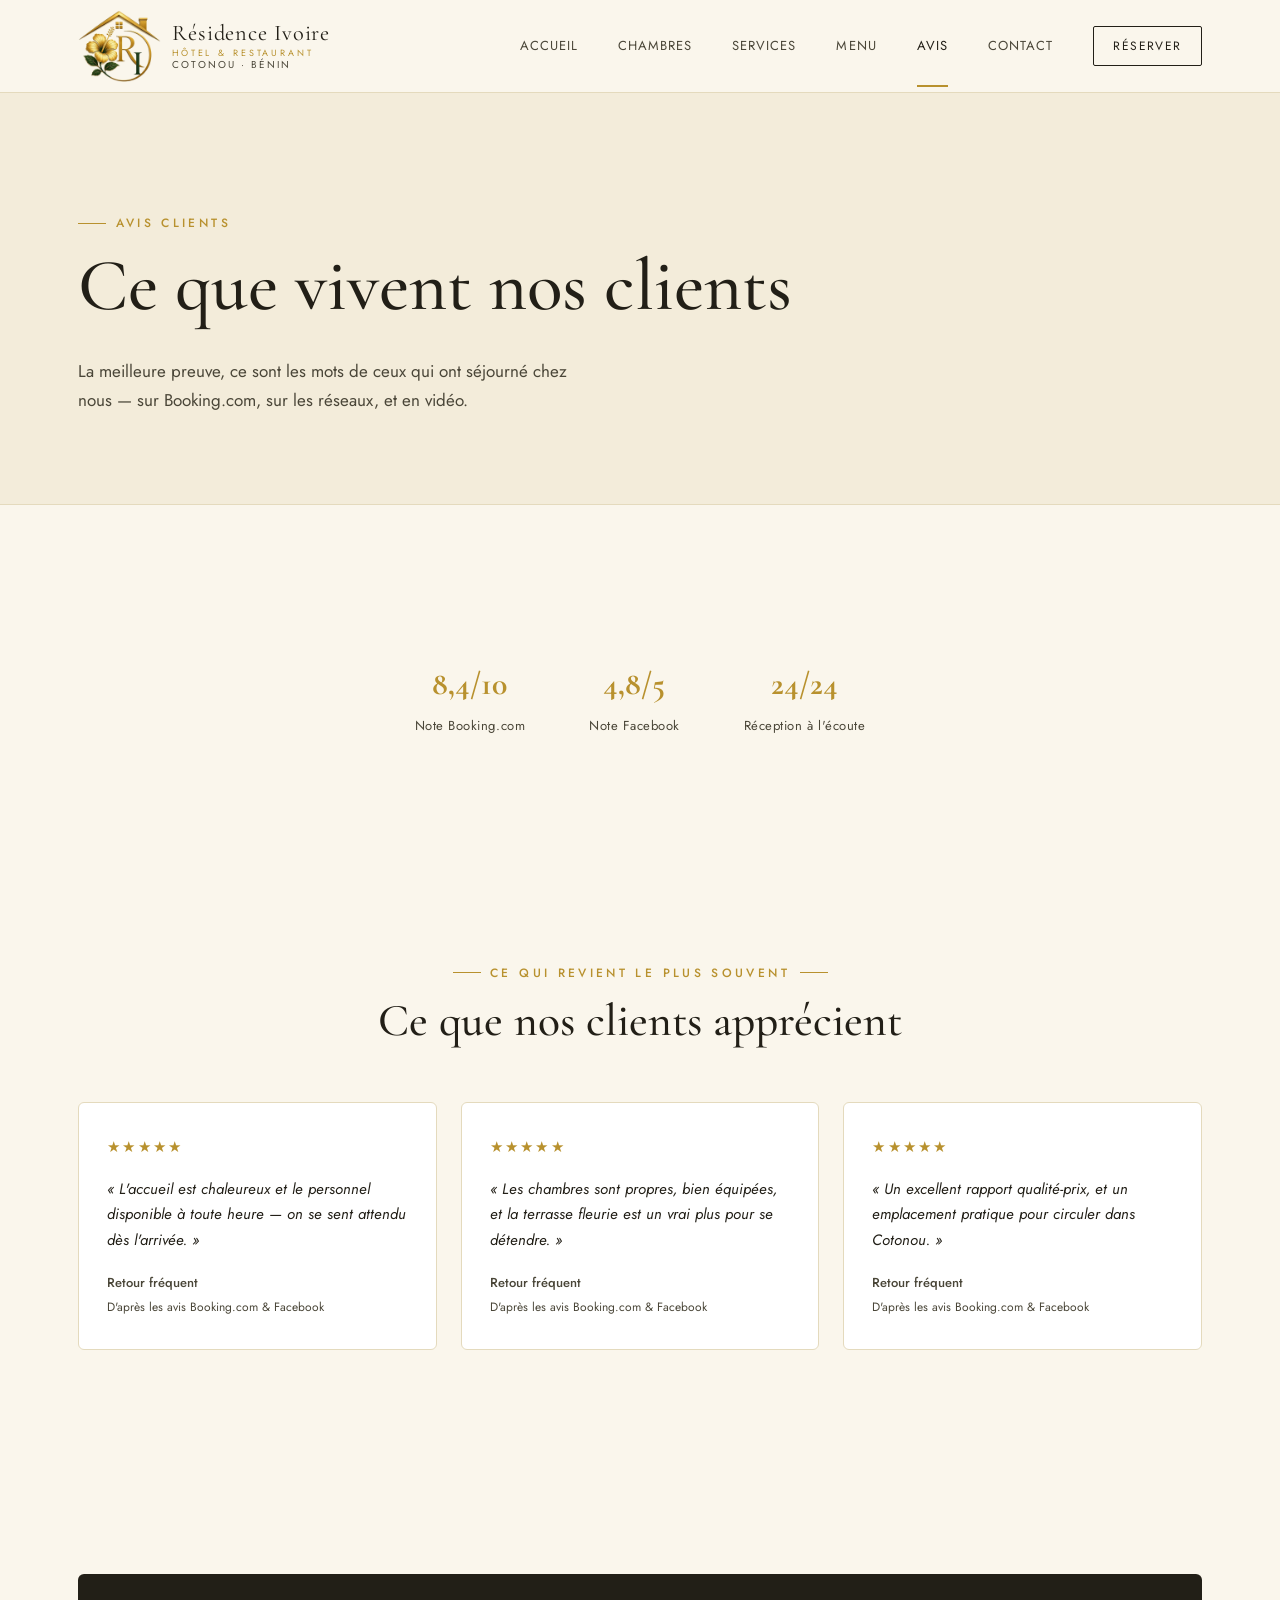
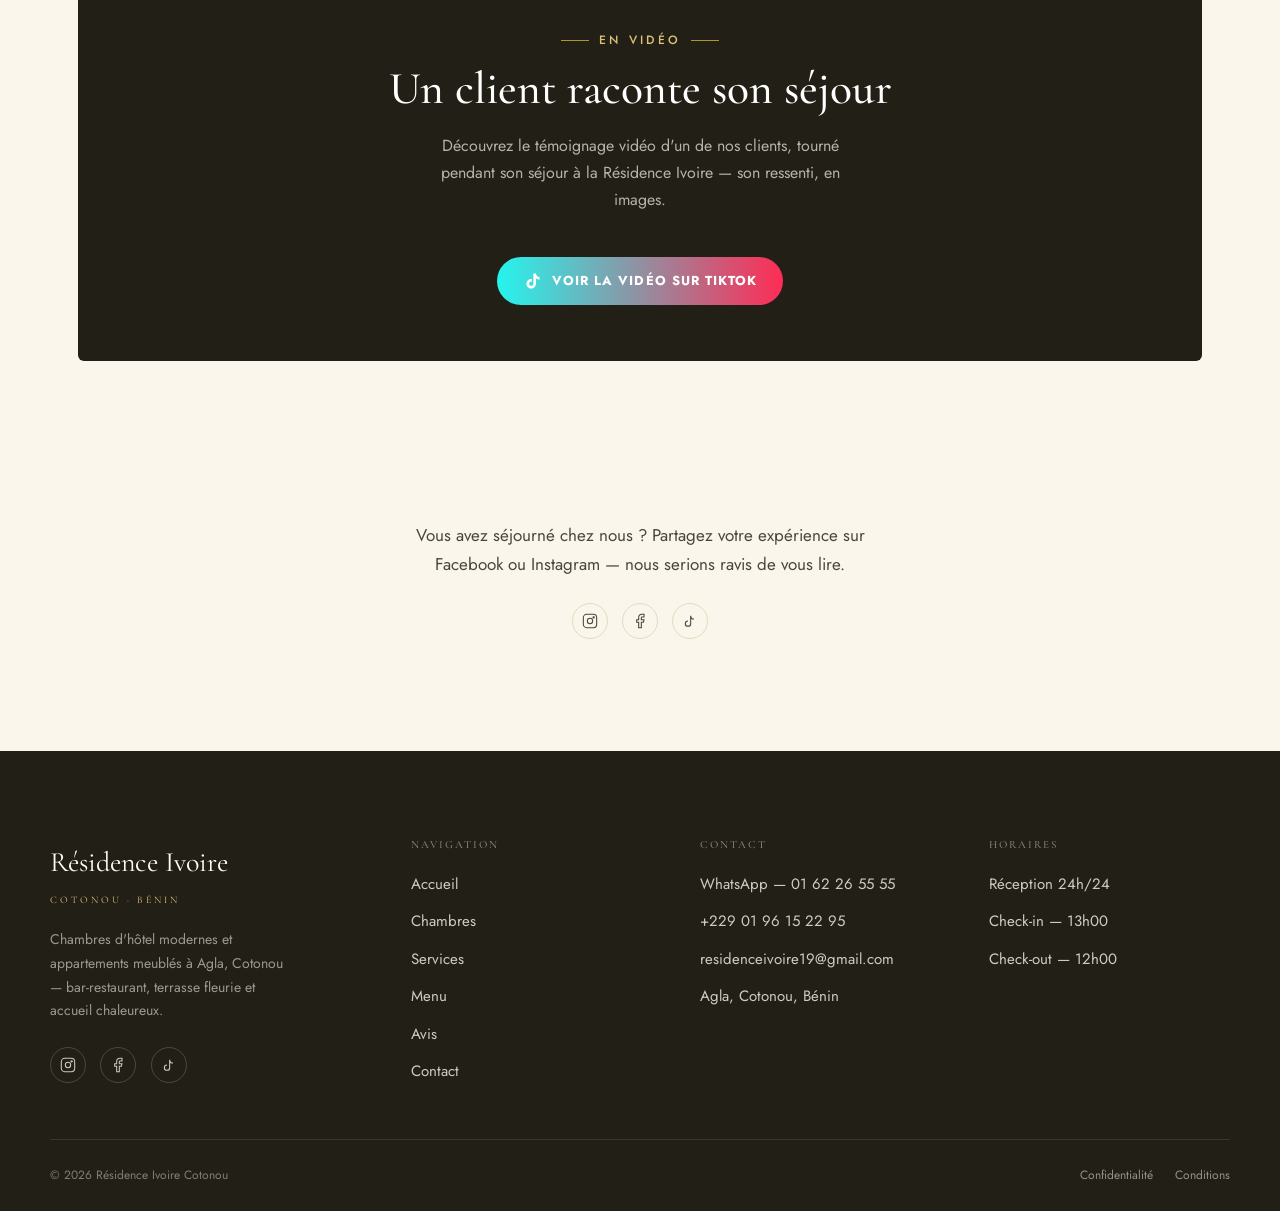
==== avis.html @ 6820b5b0 "Ajout et modifications" ====
<!DOCTYPE html>
<html lang="fr">
<head>
  <meta charset="utf-8">
  <meta name="viewport" content="width=device-width, initial-scale=1.0">
  <link href="assets/img/favicon.png" rel="icon" type="image/png">
  <meta name="description" content="Avis clients de la Résidence Ivoire à Cotonou — note 8,4/10 sur Booking.com. Découvrez le témoignage vidéo d'un client sur TikTok.">
  <title>Avis Clients — Résidence Ivoire Cotonou</title>
  <link rel="preconnect" href="https://fonts.googleapis.com">
  <link rel="preconnect" href="https://fonts.gstatic.com" crossorigin>
  <link href="https://fonts.googleapis.com/css2?family=Cormorant+Garamond:ital,wght@0,400;0,500;0,600;1,500&family=Jost:wght@300;400;500;600&display=swap" rel="stylesheet">
  <link rel="stylesheet" href="css/style.css">
</head>
<body>

  <!-- ===== HEADER ===== -->
  <header class="site-header">
    <div class="wrap bar">
      <a class="brand" href="index.html" aria-label="Résidence Ivoire — Accueil">
        <img class="logo-mark" src="assets/img/logo-ivoire-emblem.png" alt="Résidence Ivoire Cotonou">
        <span class="brand-word">Résidence Ivoire<span class="sub">Hôtel &amp; Restaurant</span><span class="tagline">Cotonou · Bénin</span></span>
      <nav class="main-nav" aria-label="Navigation principale">
        <a class="nav-link" href="index.html">Accueil</a>
        <a class="nav-link" href="chambres.html">Chambres</a>
        <a class="nav-link" href="services.html">Services</a>
        <a class="nav-link" href="menu.html">Menu</a>
        <a class="nav-link active" href="avis.html">Avis</a>
        <a class="nav-link js-events-link" href="evenements.html">Événements</a>
        <a class="nav-link" href="contact.html">Contact</a>
        <a class="header-cta" href="contact.html">Réserver</a>
      </nav>
      <button class="burger" id="burger" aria-label="Ouvrir le menu">
        <svg viewBox="0 0 24 24" fill="none" stroke="currentColor" stroke-width="1.4" stroke-linecap="round"><line x1="3" x2="21" y1="7" y2="7"/><line x1="3" x2="21" y1="12" y2="12"/><line x1="3" x2="21" y1="17" y2="17"/></svg>
      </button>
    </div>
  </header>

  <div class="mobile-menu" id="mobile-menu">
    <button class="mobile-menu-close" id="mobile-menu-close" aria-label="Fermer le menu">
      <svg viewBox="0 0 24 24" fill="none" stroke="currentColor" stroke-width="1.4" stroke-linecap="round"><path d="M18 6 6 18"/><path d="m6 6 12 12"/></svg>
    </button>
    <nav aria-label="Menu mobile">
      <a href="index.html">Accueil</a>
      <a href="chambres.html">Chambres</a>
      <a href="services.html">Services</a>
      <a href="menu.html">Menu</a>
      <a href="avis.html">Avis</a>
      <a class="js-events-link" href="evenements.html">Événements</a>
      <a href="contact.html">Contact</a>
    </nav>
    <a class="btn btn-primary" href="contact.html">Réserver</a>
    <div class="social-icons light footer-social">
      <a href="https://www.instagram.com/residence.ivoire.ctn" target="_blank" rel="noopener" aria-label="Instagram"><svg viewBox="0 0 24 24" fill="none" stroke="currentColor" stroke-width="1.6"><rect x="2" y="2" width="20" height="20" rx="5"/><circle cx="12" cy="12" r="4"/><circle cx="17.5" cy="6.5" r="1"/></svg></a>
      <a href="https://www.facebook.com/share/1ESPT5MooX/" target="_blank" rel="noopener" aria-label="Facebook"><svg viewBox="0 0 24 24" fill="none" stroke="currentColor" stroke-width="1.6"><path d="M18 2h-3a5 5 0 0 0-5 5v3H7v4h3v8h4v-8h3l1-4h-4V7a1 1 0 0 1 1-1h3z"/></svg></a>
      <a href="https://vm.tiktok.com/ZS9BTaHk381GV-KoE0A/" target="_blank" rel="noopener" aria-label="TikTok"><svg viewBox="0 0 24 24" fill="none" stroke="currentColor" stroke-width="1.6"><path d="M9 12a4 4 0 1 0 4 4V4a5 5 0 0 0 5 5"/></svg></a>
    </div>
  </div>

  <!-- ===== INTRO ===== -->
  <section class="page-hero">
    <div class="wrap reveal visible">
      <p class="eyebrow">Avis clients</p>
      <h1>Ce que vivent nos clients</h1>
      <p class="lead">La meilleure preuve, ce sont les mots de ceux qui ont séjourné chez nous — sur Booking.com, sur les réseaux, et en vidéo.</p>
    </div>
  </section>

  <!-- ===== NOTE GLOBALE ===== -->
  <section class="wrap">
    <div class="intro-figures reveal" style="justify-content:center; gap:4rem; text-align:center;">
      <div><strong>8,4/10</strong><span>Note Booking.com</span></div>
      <div><strong>4,8/5</strong><span>Note Facebook</span></div>
      <div><strong>24/24</strong><span>Réception à l'écoute</span></div>
    </div>
  </section>

  <!-- ===== THÈMES D'AVIS ===== -->
  <section class="wrap">
    <div class="section-head center reveal" style="margin-inline:auto; text-align:center;">
      <p class="eyebrow center">Ce qui revient le plus souvent</p>
      <h2>Ce que nos clients apprécient</h2>
    </div>
    <div class="reviews-grid">
      <div class="review-card reveal">
        <div class="stars">★★★★★</div>
        <p>« L'accueil est chaleureux et le personnel disponible à toute heure — on se sent attendu dès l'arrivée. »</p>
        <div class="who">Retour fréquent<span>D'après les avis Booking.com &amp; Facebook</span></div>
      </div>
      <div class="review-card reveal reveal-d1">
        <div class="stars">★★★★★</div>
        <p>« Les chambres sont propres, bien équipées, et la terrasse fleurie est un vrai plus pour se détendre. »</p>
        <div class="who">Retour fréquent<span>D'après les avis Booking.com &amp; Facebook</span></div>
      </div>
      <div class="review-card reveal reveal-d2">
        <div class="stars">★★★★★</div>
        <p>« Un excellent rapport qualité-prix, et un emplacement pratique pour circuler dans Cotonou. »</p>
        <div class="who">Retour fréquent<span>D'après les avis Booking.com &amp; Facebook</span></div>
      </div>
    </div>
  </section>

  <!-- ===== TIKTOK ===== -->
  <section class="wrap">
    <div class="tiktok-banner reveal">
      <p class="eyebrow center" style="color:var(--gold-soft); justify-content:center;">En vidéo</p>
      <h2>Un client raconte son séjour</h2>
      <p>Découvrez le témoignage vidéo d'un de nos clients, tourné pendant son séjour à la Résidence Ivoire — son ressenti, en images.</p>
      <a href="https://vm.tiktok.com/ZS9BTaHk381GV-KoE0A/" target="_blank" rel="noopener" class="tiktok-btn">
        <svg viewBox="0 0 24 24" fill="currentColor"><path d="M16.6 5.82s.51.5 0 0A4.278 4.278 0 0 1 15.54 3h-3.09v12.4a2.592 2.592 0 0 1-2.59 2.5c-1.42 0-2.6-1.16-2.6-2.6 0-1.72 1.66-3.01 3.37-2.48V9.66c-3.45-.46-6.47 2.22-6.47 5.64 0 3.33 2.76 5.7 5.69 5.7 3.14 0 5.69-2.55 5.69-5.7V9.01a7.35 7.35 0 0 0 4.3 1.38V7.3s-1.88.09-3.24-1.48z"/></svg>
        Voir la vidéo sur TikTok
      </a>
    </div>
  </section>

  <!-- ===== CTA ===== -->
  <section class="wrap" style="padding-top:0;">
    <div class="section-foot-center reveal">
      <p class="lead" style="margin-inline:auto;">Vous avez séjourné chez nous ? Partagez votre expérience sur Facebook ou Instagram — nous serions ravis de vous lire.</p>
      <div class="social-icons light" style="justify-content:center; margin-top:1.5rem;">
        <a href="https://www.instagram.com/residence.ivoire.ctn" target="_blank" rel="noopener" aria-label="Instagram"><svg viewBox="0 0 24 24" fill="none" stroke="currentColor" stroke-width="1.6"><rect x="2" y="2" width="20" height="20" rx="5"/><circle cx="12" cy="12" r="4"/><circle cx="17.5" cy="6.5" r="1"/></svg></a>
        <a href="https://www.facebook.com/share/1ESPT5MooX/" target="_blank" rel="noopener" aria-label="Facebook"><svg viewBox="0 0 24 24" fill="none" stroke="currentColor" stroke-width="1.6"><path d="M18 2h-3a5 5 0 0 0-5 5v3H7v4h3v8h4v-8h3l1-4h-4V7a1 1 0 0 1 1-1h3z"/></svg></a>
        <a href="https://vm.tiktok.com/ZS9BTaHk381GV-KoE0A/" target="_blank" rel="noopener" aria-label="TikTok"><svg viewBox="0 0 24 24" fill="none" stroke="currentColor" stroke-width="1.6"><path d="M9 12a4 4 0 1 0 4 4V4a5 5 0 0 0 5 5"/></svg></a>
      </div>
    </div>
  </section>

  <!-- ===== FOOTER ===== -->
  <footer class="site-footer">
    <div class="wrap footer-main">
      <div class="footer-cols">
        <div>
          <p class="footer-brand-word">Résidence Ivoire<span class="sub">Cotonou · Bénin</span></p>
          <p class="footer-desc">Chambres d'hôtel modernes et appartements meublés à Agla, Cotonou — bar-restaurant, terrasse fleurie et accueil chaleureux.</p>
          <div class="social-icons footer-social">
            <a href="https://www.instagram.com/residence.ivoire.ctn" target="_blank" rel="noopener" aria-label="Instagram"><svg viewBox="0 0 24 24" fill="none" stroke="currentColor" stroke-width="1.6"><rect x="2" y="2" width="20" height="20" rx="5"/><circle cx="12" cy="12" r="4"/><circle cx="17.5" cy="6.5" r="1"/></svg></a>
            <a href="https://www.facebook.com/share/1ESPT5MooX/" target="_blank" rel="noopener" aria-label="Facebook"><svg viewBox="0 0 24 24" fill="none" stroke="currentColor" stroke-width="1.6"><path d="M18 2h-3a5 5 0 0 0-5 5v3H7v4h3v8h4v-8h3l1-4h-4V7a1 1 0 0 1 1-1h3z"/></svg></a>
            <a href="https://vm.tiktok.com/ZS9BTaHk381GV-KoE0A/" target="_blank" rel="noopener" aria-label="TikTok"><svg viewBox="0 0 24 24" fill="none" stroke="currentColor" stroke-width="1.6"><path d="M9 12a4 4 0 1 0 4 4V4a5 5 0 0 0 5 5"/></svg></a>
          </div>
        </div>
        <div class="footer-col">
          <h4>Navigation</h4>
          <nav aria-label="Navigation pied de page">
            <a href="index.html">Accueil</a>
            <a href="chambres.html">Chambres</a>
            <a href="services.html">Services</a>
            <a href="menu.html">Menu</a>
            <a href="avis.html">Avis</a>
            <a href="contact.html">Contact</a>
          </nav>
        </div>
        <div class="footer-col">
          <h4>Contact</h4>
          <a href="https://wa.me/2290162265555" target="_blank" rel="noopener">WhatsApp — 01 62 26 55 55</a>
          <a href="tel:+2290196152295">+229 01 96 15 22 95</a>
          <a href="mailto:residenceivoire19@gmail.com">residenceivoire19@gmail.com</a>
          <a href="https://www.google.com/maps/search/?api=1&query=6.371333,2.360112" target="_blank" rel="noopener">Agla, Cotonou, Bénin</a>
        </div>
        <div class="footer-col">
          <h4>Horaires</h4>
          <span>Réception 24h/24</span>
          <span>Check-in — 13h00</span>
          <span>Check-out — 12h00</span>
        </div>
      </div>
    </div>
    <div class="wrap footer-bottom">
      <div class="footer-bottom-inner">
        <span class="copyright">© <span data-year>2026</span> Résidence Ivoire Cotonou</span>
        <div class="legal-links">
          <a href="confidentialite.html">Confidentialité</a>
          <a href="conditions.html">Conditions</a>
        </div>
      </div>
    </div>
  </footer>

  <script src="js/main.js"></script>
</body>
</html>
---- css/style.css ----
/* ============================================================
   HÔTEL SOLANE — proposition de site vitrine (contenu provisoire)
   Cormorant Garamond (display) / Jost (texte) / accent doré
   ============================================================ */

:root {
  --ink: #221f17;
  --ink-soft: #4a4638;
  --cream: #faf6ec;
  --cream-2: #f3ecda;
  --sand: #e8dfc4;
  --gold: #b8912e;
  --gold-soft: #dcc179;
  --green: #24391f;
  --green-soft: #3a5233;
  --border: #e4dabd;
  --white: #ffffff;

  --font-display: "Cormorant Garamond", "Times New Roman", serif;
  --font-body: "Jost", "Helvetica Neue", sans-serif;

  --radius: 6px;
  --radius-lg: 2px;
  --shadow-sm: 0 2px 10px rgba(33, 31, 26, .06);
  --shadow-md: 0 16px 40px rgba(33, 31, 26, .12);
}

* { box-sizing: border-box; }
html { scroll-behavior: smooth; }
@media (prefers-reduced-motion: reduce) {
  html { scroll-behavior: auto; }
  *, *::before, *::after { animation-duration: .01ms !important; transition-duration: .01ms !important; }
}

body {
  margin: 0;
  background: var(--cream);
  color: var(--ink);
  font-family: var(--font-body);
  font-size: 16px;
  line-height: 1.7;
  -webkit-font-smoothing: antialiased;
}

h1, h2, h3, h4 {
  font-family: var(--font-display);
  font-weight: 500;
  line-height: 1.12;
  margin: 0 0 .4em;
  color: var(--ink);
}
h1 { font-size: clamp(2.6rem, 6vw, 4.6rem); font-weight: 500; }
h2 { font-size: clamp(2rem, 3.6vw, 2.85rem); }
h3 { font-size: 1.375rem; font-weight: 600; }
p { margin: 0 0 1em; color: var(--ink-soft); }
a { color: inherit; text-decoration: none; }
ul { margin: 0; padding: 0; list-style: none; }
img { max-width: 100%; display: block; }
button { font-family: inherit; cursor: pointer; }

::selection { background: var(--gold-soft); color: var(--ink); }
:focus-visible { outline: 2px solid var(--gold); outline-offset: 3px; }

.wrap { max-width: 1180px; margin-inline: auto; padding-inline: 28px; }

/* ---------- Placeholder banner ---------- */
.draft-banner {
  background: var(--ink);
  color: var(--cream);
  font-family: var(--font-body);
  font-size: .8125rem;
  letter-spacing: .02em;
  text-align: center;
  padding: .65em 1em;
}
.draft-banner strong { color: var(--gold-soft); }

/* ---------- Eyebrow ---------- */
.eyebrow {
  font-family: var(--font-body);
  font-size: .75rem;
  font-weight: 500;
  letter-spacing: .28em;
  text-transform: uppercase;
  color: var(--gold);
  margin: 0 0 1em;
  display: flex; align-items: center; gap: .8em;
}
.eyebrow::before, .eyebrow.center::after {
  content: ""; width: 28px; height: 1px; background: var(--gold);
}
.eyebrow.center { justify-content: center; }
.eyebrow.center::after { display: inline-block; }

.lead { font-size: 1.0625rem; color: var(--ink-soft); max-width: 52ch; }

/* ---------- Buttons ---------- */
.btn {
  display: inline-flex; align-items: center; gap: .6em;
  font-family: var(--font-body); font-size: .8125rem; font-weight: 500;
  letter-spacing: .12em; text-transform: uppercase;
  padding: 1em 2em;
  border: 1px solid transparent;
  border-radius: var(--radius-lg);
  transition: background .25s ease, color .25s ease, border-color .25s ease, transform .2s ease;
}
.btn:hover { transform: translateY(-1px); }
.btn-primary { background: var(--ink); color: var(--cream); }
.btn-primary:hover { background: var(--green); }
.btn-ghost { border-color: var(--ink); color: var(--ink); }
.btn-ghost:hover { background: var(--ink); color: var(--cream); }
.btn-gold { background: var(--gold); color: var(--white); }
.btn-gold:hover { background: #9c723d; }
.btn-outline-light { border-color: hsla(0,0%,100%,.5); color: #fff; }
.btn-outline-light:hover { background: #fff; color: var(--ink); }

/* ============================================================
   HEADER
   ============================================================ */
header.site-header {
  position: sticky; top: 0; z-index: 50;
  background: var(--cream);
  border-bottom: 1px solid var(--border);
}
header .bar {
  display: flex; align-items: center; justify-content: space-between;
  height: 92px;
}
.brand { display: flex; align-items: center; gap: .7em; }
.brand svg { height: 34px; width: auto; color: var(--ink); }
.brand img.logo-mark { height: 72px; width: auto; }
.brand-word {
  font-family: var(--font-display); font-size: 1.4rem; letter-spacing: .04em;
  line-height: 1;
}
.brand-word .sub {
  display: block; font-family: var(--font-body); font-size: .5625rem;
  letter-spacing: .32em; text-transform: uppercase; color: var(--gold);
  margin-top: .35em;
}
.main-nav { display: flex; align-items: center; gap: 2.5rem; }
.nav-link {
  font-size: .8125rem; letter-spacing: .08em; text-transform: uppercase;
  color: var(--ink-soft); position: relative;
  transition: color .2s ease;
}
.nav-link:hover, .nav-link.active { color: var(--ink); }
.nav-link.active::after {
  content: ""; position: absolute; left: 0; right: 0; bottom: -30px;
  height: 2px; background: var(--gold);
}
.header-cta {
  border: 1px solid var(--ink); color: var(--ink);
  padding: .75em 1.6em; border-radius: var(--radius-lg);
  font-size: .75rem; letter-spacing: .12em; text-transform: uppercase;
  transition: background .2s ease, color .2s ease;
}
.header-cta:hover { background: var(--ink); color: var(--cream); }

.burger { display: none; background: none; border: none; padding: 0; width: 32px; height: 32px; }
.burger svg { width: 100%; height: 100%; }

@media (max-width: 900px) {
  .main-nav { display: none; }
  .burger { display: block; }
  header .bar { height: 80px; }
}

.mobile-menu {
  position: fixed; inset: 0; z-index: 60;
  background: var(--cream);
  display: none;
  flex-direction: column;
  padding: 100px 32px 40px;
}
.mobile-menu.open { display: flex; }
.mobile-menu-close {
  position: absolute; top: 28px; right: 28px;
  background: none; border: none; width: 28px; height: 28px;
}
.mobile-menu nav { display: flex; flex-direction: column; }
.mobile-menu nav a {
  font-family: var(--font-display); font-size: 2rem;
  padding: .5em 0; border-bottom: 1px solid var(--border);
}
.mobile-menu .btn { margin-top: 2rem; align-self: flex-start; }

/* ============================================================
   HERO
   ============================================================ */
.hero {
  position: relative; min-height: 92vh; display: flex; align-items: center;
  overflow: hidden;
}
.hero-bg {
  position: absolute; inset: 0;
}
.hero-bg img {
  width: 100%; height: 100%; object-fit: cover;
}
.hero-bg .overlay {
  position: absolute; inset: 0;
  background:
    linear-gradient(155deg, hsla(90,15%,10%,.82) 0%, hsla(90,18%,13%,.72) 55%, hsla(90,15%,8%,.85) 100%);
}
.hero-pattern { position: absolute; inset: 0; width: 100%; height: 100%; opacity: .95; }
.hero-content { position: relative; z-index: 2; padding-block: 6rem; }
.hero-eyebrow {
  font-size: .75rem; letter-spacing: .32em; text-transform: uppercase;
  color: var(--gold-soft); margin-bottom: 1.4em;
  display: flex; align-items: center; gap: .9em;
}
.hero-eyebrow::before { content: ""; width: 32px; height: 1px; background: var(--gold-soft); }
.hero h1 { color: #fdfbf6; max-width: 16ch; }
.hero h1 em { font-style: italic; color: var(--gold-soft); }
.hero-sub {
  color: hsla(42, 30%, 94%, .78); font-size: 1.125rem; max-width: 42ch;
  margin-top: 1.2rem;
}
.hero-actions { display: flex; gap: 1rem; flex-wrap: wrap; margin-top: 2.5rem; }
.hero-scroll {
  position: absolute; bottom: 2.2rem; left: 50%; transform: translateX(-50%);
  z-index: 2; display: flex; flex-direction: column; align-items: center; gap: .6em;
  color: hsla(42, 30%, 94%, .55); font-size: .6875rem; letter-spacing: .2em; text-transform: uppercase;
}
.hero-scroll .line { width: 1px; height: 34px; background: hsla(42, 30%, 94%, .35); animation: scrollLine 2.2s ease infinite; }
@keyframes scrollLine { 0% { transform: scaleY(0); transform-origin: top; } 50% { transform: scaleY(1); transform-origin: top; } 51% { transform-origin: bottom; } 100% { transform: scaleY(0); transform-origin: bottom; } }

@media (max-width: 720px) {
  .hero { min-height: 88vh; }
}

/* ---------- Reveal ---------- */
.reveal { opacity: 0; transform: translateY(22px); transition: opacity .7s ease, transform .7s ease; }
.reveal.visible { opacity: 1; transform: none; }
.reveal-d1 { transition-delay: .08s; }
.reveal-d2 { transition-delay: .16s; }
.reveal-d3 { transition-delay: .24s; }
.reveal-d4 { transition-delay: .32s; }

/* ============================================================
   SECTIONS
   ============================================================ */
section { padding: 7rem 0; }
.section-head { max-width: 60ch; margin-bottom: 3.5rem; }
.section-head.center { margin-inline: auto; text-align: center; }
.section-foot-center { text-align: center; margin-top: 3rem; }

.hairline { border-top: 1px solid var(--border); }

/* ---------- Intro (accueil) ---------- */
.intro-grid {
  display: grid; grid-template-columns: 1fr 1fr; gap: 4rem; align-items: center;
}
.intro-visual {
  aspect-ratio: 4/5; border-radius: var(--radius);
  overflow: hidden; position: relative;
}
.intro-figures {
  display: flex; gap: 2.5rem; margin-top: 2.5rem;
}
.intro-figures div strong {
  display: block; font-family: var(--font-display); font-size: 2rem; color: var(--gold);
}
.intro-figures div span { font-size: .8125rem; color: var(--ink-soft); letter-spacing: .04em; }

@media (max-width: 860px) {
  .intro-grid { grid-template-columns: 1fr; gap: 2.5rem; }
}

/* ---------- Placeholder photo blocks ---------- */
.ph-photo {
  position: relative; border-radius: var(--radius); overflow: hidden;
  background: linear-gradient(150deg, #dcd0b2, #c9b98d 45%, #b3874c);
  display: flex; align-items: center; justify-content: center;
  color: hsla(30, 40%, 98%, .8);
}
.ph-photo::before {
  content: ""; position: absolute; inset: 0;
  background-image:
    linear-gradient(hsla(0,0%,100%,.14) 1px, transparent 1px),
    linear-gradient(90deg, hsla(0,0%,100%,.14) 1px, transparent 1px);
  background-size: 26px 26px;
  mix-blend-mode: overlay;
}
.ph-photo svg { position: relative; width: 30%; height: 30%; opacity: .85; }
.ph-label {
  position: absolute; bottom: 14px; left: 14px;
  font-size: .6875rem; letter-spacing: .1em; text-transform: uppercase;
  background: hsla(0,0%,100%,.85); color: var(--ink);
  padding: .5em .9em; border-radius: 999px;
}

/* ---------- Vraies photos ---------- */
.photo-cover {
  position: relative; border-radius: var(--radius); overflow: hidden;
  background: var(--cream-2);
}
.photo-cover img {
  width: 100%; height: 100%; object-fit: cover; display: block;
}
.photo-tag {
  position: absolute; bottom: 14px; left: 14px;
  font-size: .6875rem; letter-spacing: .1em; text-transform: uppercase;
  background: hsla(0,0%,100%,.9); color: var(--ink);
  padding: .5em .9em; border-radius: 999px;
}

/* ---------- Galerie photo ---------- */
.gallery-grid {
  display: grid; grid-template-columns: repeat(4, 1fr); grid-auto-rows: 190px;
  grid-auto-flow: dense;
  gap: 10px;
}
.gallery-grid .photo-cover { height: 100%; border-radius: 4px; }
.gallery-grid .g-wide { grid-column: span 2; }
.gallery-grid .g-tall { grid-row: span 2; }
@media (max-width: 860px) {
  .gallery-grid { grid-template-columns: repeat(2, 1fr); grid-auto-rows: 140px; }
  .gallery-grid .g-wide { grid-column: span 2; }
  .gallery-grid .g-tall { grid-row: span 1; }
}

/* ---------- Chambres grid (accueil preview + page dédiée) ---------- */
.rooms-grid { display: grid; grid-template-columns: repeat(4, 1fr); gap: 1.5rem; }
.room-card {
  background: var(--white); border-radius: var(--radius);
  overflow: hidden; box-shadow: var(--shadow-sm);
  transition: box-shadow .25s ease, transform .25s ease;
}
.room-card:hover { box-shadow: var(--shadow-md); transform: translateY(-3px); }
.room-card .ph-photo { aspect-ratio: 4/3; border-radius: 0; }
.room-card-body { padding: 1.6rem 1.5rem 1.8rem; }
.room-card-body .tag {
  font-size: .6875rem; letter-spacing: .14em; text-transform: uppercase; color: var(--gold);
  margin-bottom: .6em; display: block;
}
.room-card-body h3 { margin-bottom: .3em; }
.room-card-body p { font-size: .9375rem; margin-bottom: 1em; }
.room-meta { display: flex; gap: 1.1em; font-size: .8125rem; color: var(--ink-soft); margin-bottom: 1.2em; }
.room-meta span { display: flex; align-items: center; gap: .4em; }
.room-meta svg { width: 15px; height: 15px; color: var(--gold); }
.room-price { display: flex; align-items: baseline; justify-content: space-between; border-top: 1px solid var(--border); padding-top: 1.1em; }
.room-price .from { font-size: .75rem; color: var(--ink-soft); text-transform: uppercase; letter-spacing: .06em; }
.room-price .amount { font-family: var(--font-display); font-size: 1.5rem; color: var(--ink); }
.room-price .amount span { font-family: var(--font-body); font-size: .75rem; color: var(--ink-soft); }

@media (max-width: 960px) {
  .rooms-grid { grid-template-columns: 1fr 1fr; }
}
@media (max-width: 640px) {
  .rooms-grid { grid-template-columns: 1fr; }
}

/* ---------- Amenities ---------- */
.amenities-grid {
  display: grid; grid-template-columns: repeat(4, 1fr); gap: 1px;
  background: var(--border); border: 1px solid var(--border);
}
.amenities-grid-3col { grid-template-columns: repeat(3, 1fr); }
.amenity-card {
  background: var(--cream); padding: 2.5rem 2rem; text-align: center;
}
.amenity-card svg { width: 32px; height: 32px; color: var(--gold); margin-bottom: 1.2rem; }
.amenity-card h3 { font-size: 1.0625rem; margin-bottom: .4em; }
.amenity-card p { font-size: .875rem; margin-bottom: 0; }

@media (max-width: 900px) {
  .amenities-grid { grid-template-columns: 1fr 1fr; }
}
@media (max-width: 560px) {
  .amenities-grid { grid-template-columns: 1fr; }
}

/* ---------- Quote / testimonial ---------- */
.quote-section {
  background: var(--green); color: var(--cream);
  text-align: center;
}
.quote-section blockquote {
  font-family: var(--font-display); font-style: italic; font-size: clamp(1.5rem, 3vw, 2.25rem);
  max-width: 42ch; margin: 0 auto 1.4rem; line-height: 1.4; color: #fdfbf6;
}
.quote-section cite {
  font-style: normal; font-size: .8125rem; letter-spacing: .1em; text-transform: uppercase;
  color: var(--gold-soft);
}

/* ---------- CTA banner ---------- */
.cta-banner {
  background: var(--ink); color: var(--cream);
  border-radius: var(--radius); padding: 4rem 3rem;
  display: flex; align-items: center; justify-content: space-between; gap: 2rem;
  flex-wrap: wrap;
}
.cta-banner h2 { color: #fdfbf6; margin-bottom: .3em; }
.cta-banner p { color: hsla(42, 30%, 94%, .7); margin-bottom: 0; }
.cta-actions { display: flex; gap: 1rem; flex-wrap: wrap; }

@media (max-width: 720px) {
  .cta-banner { padding: 2.75rem 1.75rem; flex-direction: column; align-items: flex-start; }
}

/* ---------- Page hero (sous-pages) ---------- */
.page-hero {
  background: var(--cream-2);
  padding: 7.5rem 0 4.5rem;
  border-bottom: 1px solid var(--border);
}
.page-hero .lead { margin-top: .6rem; }

/* ---------- Page chambres : détail alterné ---------- */
.room-detail {
  display: grid; grid-template-columns: 1fr 1fr; gap: 4rem; align-items: center;
}
.room-detail:not(:last-child) { margin-bottom: 6rem; }
.room-detail.reverse .room-detail-visual { order: 2; }
.room-detail.reverse .room-detail-text { order: 1; }
.room-detail-visual .ph-photo { aspect-ratio: 5/4; }
.room-detail-text .tag { color: var(--gold); font-size: .75rem; letter-spacing: .14em; text-transform: uppercase; display: block; margin-bottom: .8em; }
.room-amenity-list { display: grid; grid-template-columns: 1fr 1fr; gap: .7em 1.5em; margin: 1.6rem 0 2rem; }
.room-amenity-list li { font-size: .9375rem; color: var(--ink-soft); padding-left: 1.3em; position: relative; }
.room-amenity-list li::before {
  content: ""; position: absolute; left: 0; top: .6em; width: 5px; height: 5px; border-radius: 50%; background: var(--gold);
}

@media (max-width: 860px) {
  .room-detail, .room-detail.reverse { grid-template-columns: 1fr; gap: 2rem; }
  .room-detail.reverse .room-detail-visual, .room-detail.reverse .room-detail-text { order: unset; }
  .room-detail:not(:last-child) { margin-bottom: 3.5rem; }
}

/* ---------- Services page: expériences list ---------- */
.experience-list { display: flex; flex-direction: column; }
.experience-row {
  display: grid; grid-template-columns: 90px 1fr 1fr; gap: 2rem; align-items: center;
  padding: 2.75rem 0; border-bottom: 1px solid var(--border);
}
.experience-row:first-child { border-top: 1px solid var(--border); }
.experience-num { font-family: var(--font-display); font-size: 1.375rem; color: var(--gold-soft); }
.experience-row h3 { margin-bottom: .4em; }
.experience-row p { font-size: .9375rem; margin-bottom: 0; }

@media (max-width: 760px) {
  .experience-row { grid-template-columns: 1fr; gap: .6rem; }
  .experience-num { font-size: 1.125rem; }
}

/* ---------- Contact page ---------- */
.contact-grid { display: grid; grid-template-columns: 1fr 1fr; gap: 4rem; align-items: start; }
.contact-info-list { display: flex; flex-direction: column; gap: 1.6rem; margin-top: 2rem; }
.contact-info-list .row { display: flex; gap: 1em; align-items: flex-start; }
.contact-info-list svg { width: 20px; height: 20px; color: var(--gold); flex-shrink: 0; margin-top: .2em; }
.contact-info-list .k { font-size: .75rem; text-transform: uppercase; letter-spacing: .08em; color: var(--ink-soft); margin-bottom: .2em; }
.contact-info-list .v { font-family: var(--font-display); font-size: 1.1875rem; }
.contact-info-list .v a:hover { color: var(--gold); }

.form-card {
  background: var(--white); border: 1px solid var(--border); border-radius: var(--radius);
  padding: 2.5rem;
}
.form-fields { display: flex; flex-direction: column; gap: 1.3rem; }
.field-row { display: grid; grid-template-columns: 1fr 1fr; gap: 1.3rem; }
.form-field label {
  display: block; font-size: .75rem; letter-spacing: .08em; text-transform: uppercase;
  color: var(--ink-soft); margin-bottom: .6em;
}
.form-field input, .form-field select, .form-field textarea {
  width: 100%; border: 1px solid var(--border); border-radius: var(--radius-lg);
  padding: .85em 1em; font-family: var(--font-body); font-size: .9375rem;
  background: var(--cream); color: var(--ink);
  transition: border-color .2s ease;
}
.form-field input:focus, .form-field select:focus, .form-field textarea:focus {
  outline: none; border-color: var(--gold);
}
.form-field textarea { min-height: 120px; resize: vertical; }
.submit-btn {
  width: 100%; background: var(--ink); color: var(--cream);
  border: none; padding: 1.05em; border-radius: var(--radius-lg);
  font-size: .8125rem; letter-spacing: .12em; text-transform: uppercase;
  transition: background .2s ease;
}
.submit-btn:hover { background: var(--green); }
.spinner {
  display: inline-block; width: 16px; height: 16px;
  border: 2px solid hsla(42,30%,94%,.35); border-top-color: var(--cream);
  border-radius: 50%; animation: spin .7s linear infinite;
}
@keyframes spin { to { transform: rotate(360deg); } }

.success-panel { display: none; text-align: center; padding: 1rem 0; }
.success-panel.show { display: block; }
.success-panel .check-circle {
  width: 56px; height: 56px; border-radius: 50%;
  background: var(--cream-2); color: var(--gold);
  display: flex; align-items: center; justify-content: center;
  margin: 0 auto 1.2rem;
}
.success-panel h3 { margin-bottom: .4em; }
.success-panel p { font-size: .9375rem; }
.whatsapp-btn {
  display: inline-flex; align-items: center; gap: .6em;
  background: #25D366; color: #fff; padding: .85em 1.6em;
  border-radius: var(--radius-lg); font-size: .8125rem; letter-spacing: .08em; text-transform: uppercase;
  margin-top: 1rem;
}
.link-reset {
  display: block; margin-top: 1.2rem; background: none; border: none;
  font-size: .75rem; letter-spacing: .1em; text-transform: uppercase; color: var(--gold);
  text-decoration: underline;
}

@media (max-width: 860px) {
  .contact-grid { grid-template-columns: 1fr; gap: 2.5rem; }
  .field-row { grid-template-columns: 1fr; }
  .form-card { padding: 1.75rem; }
}

/* ---------- Legal / generic content pages ---------- */
.legal-content { max-width: 72ch; }
.legal-content h2 { font-size: 1.25rem; margin-top: 2em; }
.legal-content h2:first-of-type { margin-top: 0; }
.legal-content p, .legal-content li { font-size: .9375rem; }

/* ============================================================
   FOOTER
   ============================================================ */
footer.site-footer { background: var(--ink); color: hsla(42, 25%, 94%, .82); }
.footer-main { padding: 5.5rem 0 3rem; }
.footer-cols { display: grid; grid-template-columns: 1.3fr 1fr 1fr 1fr; gap: 3rem; }
.footer-brand-word { font-family: var(--font-display); font-size: 1.75rem; color: #fdfbf6; margin-bottom: .5rem; }
.footer-brand-word .sub {
  display: block; font-size: .625rem; letter-spacing: .3em; text-transform: uppercase; color: var(--gold-soft);
  margin-top: .5em;
}
.footer-desc { font-size: .875rem; color: hsla(42, 25%, 94%, .58); max-width: 30ch; margin-top: 1.2rem; }
.footer-col h4 {
  font-size: .6875rem; letter-spacing: .18em; text-transform: uppercase;
  color: hsla(42, 25%, 94%, .48); font-weight: 500; margin-bottom: 1.3em;
}
.footer-col a, .footer-col span {
  display: block; font-size: .9375rem; color: hsla(42, 25%, 94%, .82);
  padding-block: .4em; transition: color .2s ease;
}
.footer-col a:hover { color: var(--gold-soft); }
.footer-bottom { border-top: 1px solid hsla(0,0%,100%,.1); padding: 1.6rem 0; }
.footer-bottom-inner { display: flex; justify-content: space-between; align-items: center; flex-wrap: wrap; gap: 1rem; }
.footer-bottom-inner .copyright { font-size: .75rem; color: hsla(42, 25%, 94%, .45); }
.legal-links { display: flex; gap: 1.4rem; }
.legal-links a { font-size: .75rem; color: hsla(42, 25%, 94%, .55); }
.legal-links a:hover { color: var(--gold-soft); }

@media (max-width: 860px) {
  .footer-cols { grid-template-columns: 1fr 1fr; gap: 2.5rem 1.5rem; }
}
@media (max-width: 560px) {
  .footer-cols { grid-template-columns: 1fr; }
}

@media (max-width: 640px) {
  section { padding: 4.5rem 0; }
  .wrap { padding-inline: 22px; }
}

/* ============================================================
   AJOUTS — v2 (menu, avis, événements, social, maps)
   ============================================================ */

/* ---------- Sous-titre marque (Hôtel & Restaurant) ---------- */
.brand-word .tagline {
  display: block; font-size: .625rem; letter-spacing: .2em; text-transform: uppercase;
  color: var(--ink-soft); margin-top: .3em; font-family: var(--font-body);
}

/* ---------- Icônes sociales ---------- */
.social-icons { display: flex; gap: .9rem; align-items: center; }
.social-icons a {
  display: flex; align-items: center; justify-content: center;
  width: 36px; height: 36px; border-radius: 50%;
  border: 1px solid hsla(0,0%,100%,.18); color: hsla(42, 25%, 94%, .8);
  transition: background .2s ease, color .2s ease, border-color .2s ease;
}
.social-icons a:hover { background: var(--gold); border-color: var(--gold); color: #fff; }
.social-icons svg { width: 16px; height: 16px; }
.footer-social { margin-top: 1.5rem; }

/* Variante claire (utilisée hors footer si besoin) */
.social-icons.light a { border-color: var(--border); color: var(--ink-soft); }
.social-icons.light a:hover { background: var(--gold); border-color: var(--gold); color: #fff; }

/* ---------- Bouton Maps ---------- */
.maps-btn {
  display: inline-flex; align-items: center; gap: .6em;
  font-size: .8125rem; font-weight: 600; letter-spacing: .06em;
  color: var(--gold); margin-top: .5em;
  border-bottom: 1px solid transparent; transition: border-color .2s ease;
}
.maps-btn:hover { border-color: var(--gold); }
.maps-btn svg { width: 16px; height: 16px; }

/* ---------- Page Menu ---------- */
.menu-hero-strip {
  display: grid; grid-template-columns: repeat(4, 1fr); gap: 4px;
  height: 130px; overflow: hidden;
}
.menu-hero-strip img { width: 100%; height: 100%; object-fit: cover; display: block; }

.menu-cats { display: flex; flex-direction: column; gap: 4rem; }
.menu-cat-head { display: flex; align-items: center; gap: 1em; margin-bottom: 1.6rem; }
.menu-cat-head svg { width: 24px; height: 24px; color: var(--gold); flex-shrink: 0; }
.menu-cat-head h3 { margin-bottom: 0; font-size: 1.375rem; }
.menu-items { display: grid; grid-template-columns: 1fr 1fr; gap: .3rem 3rem; }
.menu-item {
  display: flex; align-items: baseline; gap: .5em;
  padding: .55em 0; border-bottom: 1px dotted var(--border);
}
.menu-item .mname { font-weight: 500; font-size: .9688rem; }
.menu-item .mname .desc { display: block; font-weight: 400; font-size: .8125rem; color: var(--ink-soft); font-family: var(--font-body); margin-top: .15em; }
.menu-item .mfill { flex: 1; border-bottom: 1px dotted var(--sand); transform: translateY(-4px); }
.menu-item .mprice { font-family: var(--font-display); font-size: 1.0625rem; color: var(--gold); white-space: nowrap; }
.menu-photo-row { display: grid; grid-template-columns: repeat(4, 1fr); gap: 1rem; margin-top: 1.75rem; }
.menu-note {
  background: var(--cream-2); border: 1px solid var(--border); border-radius: var(--radius);
  padding: 1.5rem 1.75rem; margin-top: 1rem;
}
.menu-note h4 { font-size: .9375rem; margin-bottom: .6em; }
.menu-note ul { display: grid; grid-template-columns: repeat(3,1fr); gap: .4em 1.5em; }
.menu-note li { font-size: .875rem; color: var(--ink-soft); padding-left: 1.1em; position: relative; }
.menu-note li::before { content:""; position:absolute; left:0; top:.55em; width:4px; height:4px; border-radius:50%; background:var(--gold); }

@media (max-width: 760px) {
  .menu-items { grid-template-columns: 1fr; }
  .menu-photo-row { grid-template-columns: repeat(2, 1fr); }
  .menu-note ul { grid-template-columns: 1fr 1fr; }
  .menu-hero-strip { grid-template-columns: repeat(2,1fr); height: auto; }
}

/* ---------- Page Avis ---------- */
.reviews-grid { display: grid; grid-template-columns: repeat(3, 1fr); gap: 1.5rem; }
.review-card {
  background: var(--white); border: 1px solid var(--border); border-radius: var(--radius);
  padding: 2rem 1.75rem;
}
.review-card .stars { color: var(--gold); font-size: .9375rem; letter-spacing: .15em; margin-bottom: 1rem; }
.review-card p { font-size: .9375rem; font-style: italic; color: var(--ink); margin-bottom: 1.2rem; }
.review-card .who { font-size: .8125rem; color: var(--ink-soft); font-weight: 500; }
.review-card .who span { display:block; font-size: .75rem; color: var(--muted-2, var(--ink-soft)); font-weight: 400; margin-top:.2em; }

.tiktok-banner {
  background: var(--ink); border-radius: var(--radius);
  padding: 3.5rem 3rem; text-align: center; color: #fff;
}
.tiktok-banner h2 { color: #fff; }
.tiktok-banner p { color: hsla(42, 25%, 94%, .7); max-width: 42ch; margin-inline: auto; }
.tiktok-btn {
  display: inline-flex; align-items: center; gap: .7em;
  background: linear-gradient(90deg, #25F4EE, #FE2C55);
  color: #fff; padding: 1em 2em; border-radius: 999px;
  font-size: .8125rem; font-weight: 700; letter-spacing: .08em; text-transform: uppercase;
  margin-top: 1.75rem; transition: transform .2s ease;
}
.tiktok-btn:hover { transform: translateY(-2px) scale(1.02); }
.tiktok-btn svg { width: 20px; height: 20px; }

@media (max-width: 860px) {
  .reviews-grid { grid-template-columns: 1fr; }
  .tiktok-banner { padding: 2.5rem 1.5rem; }
}

/* ---------- Formulaire contact — options d'envoi multiples ---------- */
.success-actions { display: flex; flex-direction: column; gap: .75rem; margin-top: 1.25rem; align-items: center; }
.contact-alt-btn {
  display: inline-flex; align-items: center; gap: .6em;
  border: 1px solid var(--border); color: var(--ink);
  padding: .85em 1.6em; border-radius: var(--radius-lg);
  font-size: .8125rem; letter-spacing: .08em; text-transform: uppercase;
  transition: border-color .2s ease, background .2s ease;
}
.contact-alt-btn:hover { border-color: var(--ink); background: var(--cream-2); }
.contact-alt-btn svg { width: 16px; height: 16px; }
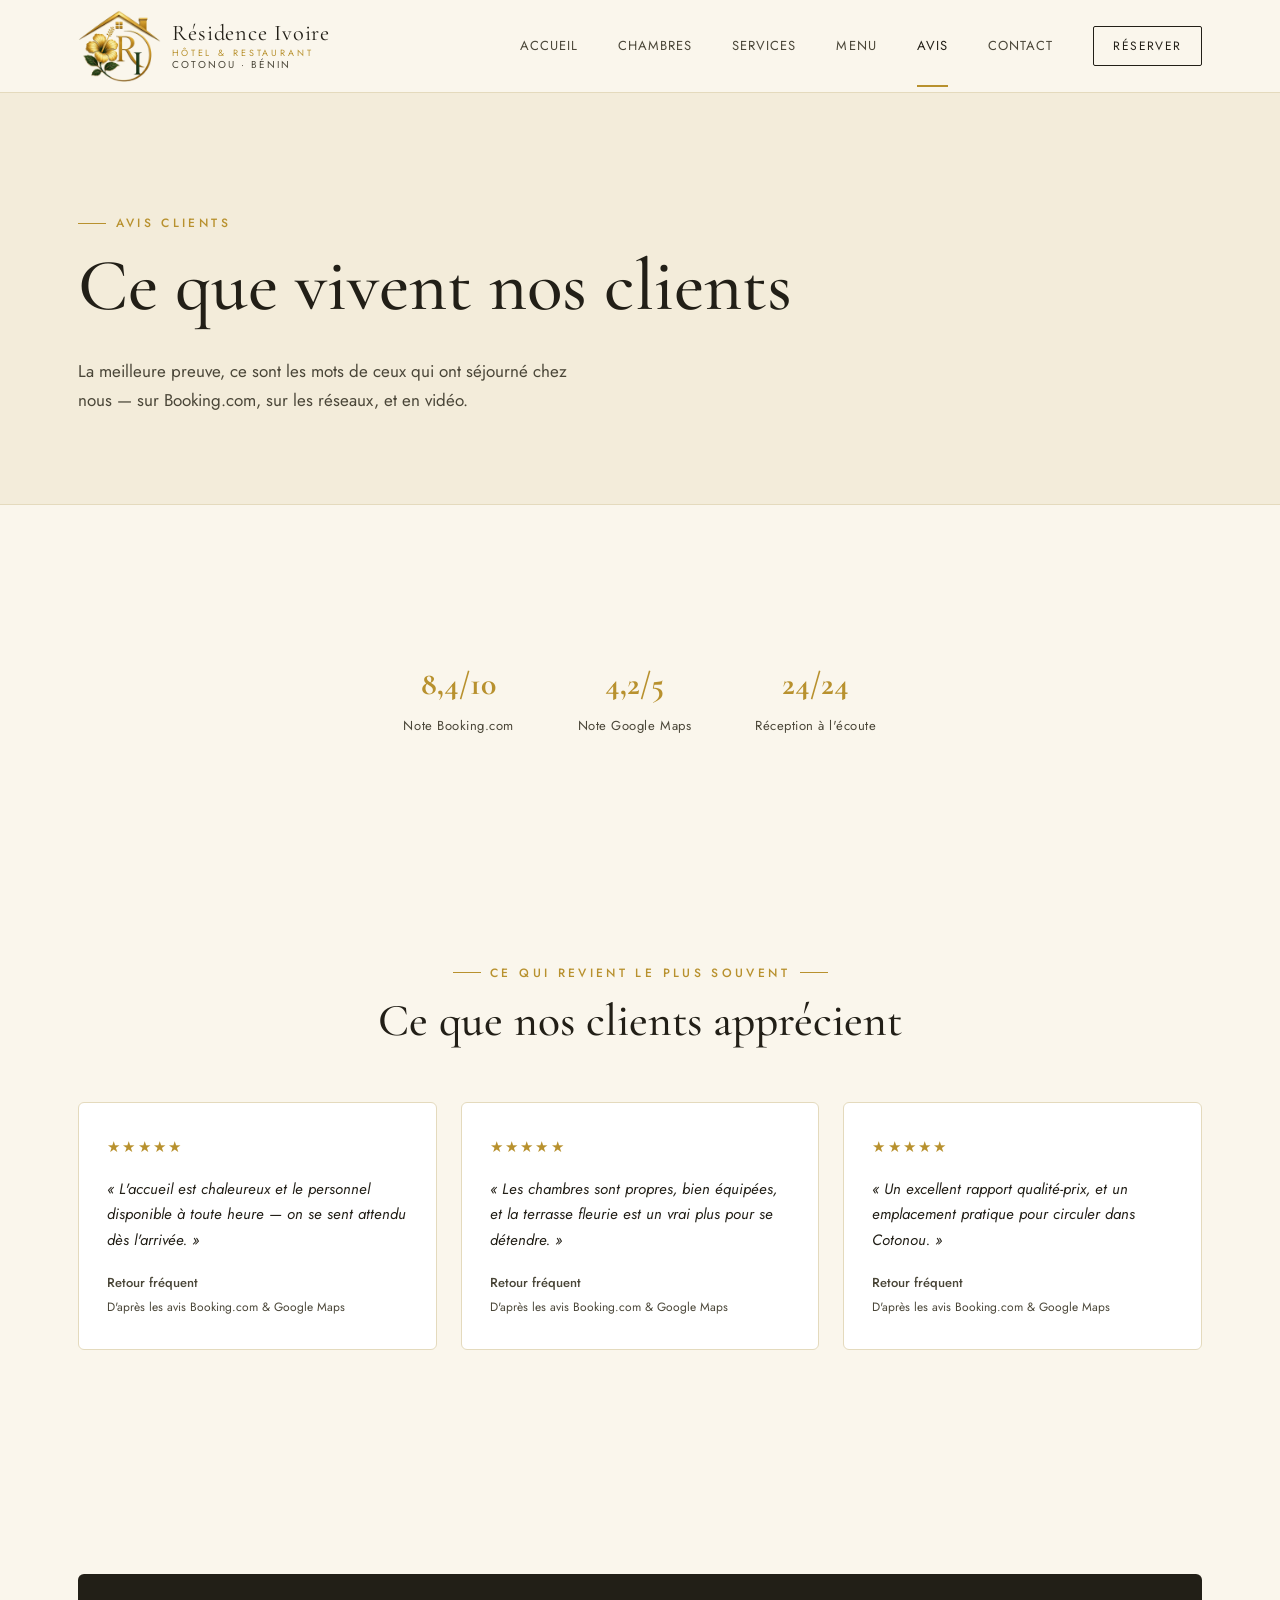
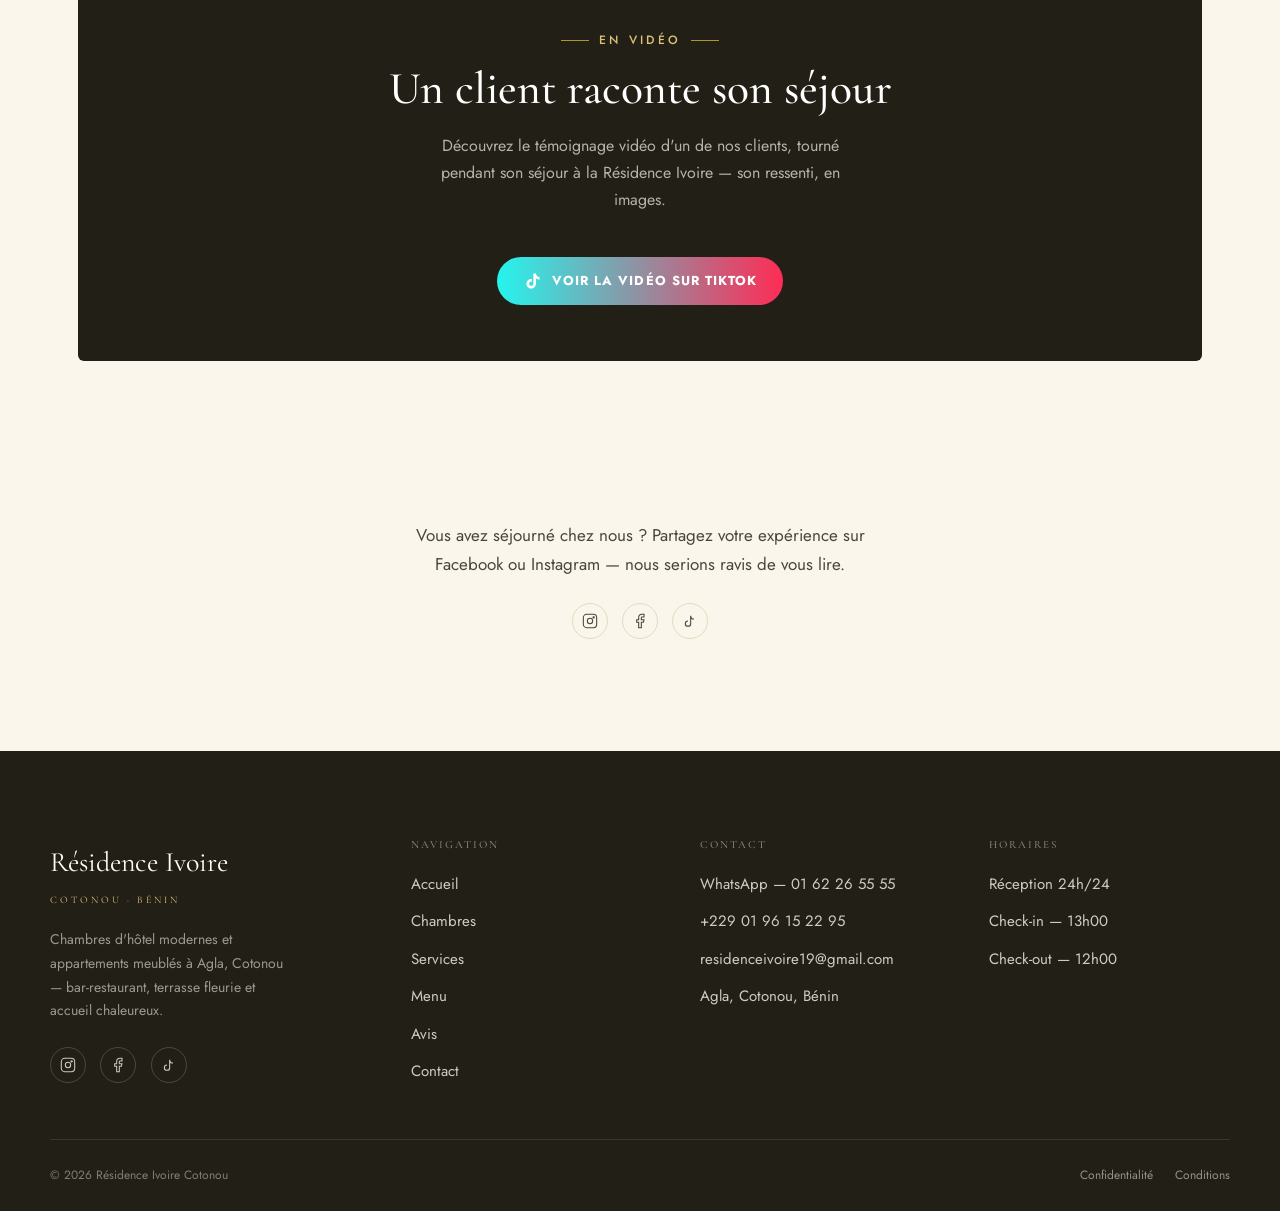
==== commit 6504c3f3: "correction final & formulaire pré-enrégistré" ====
--- a/avis.html
+++ b/avis.html
@@ -16,18 +16,18 @@
   <!-- ===== HEADER ===== -->
   <header class="site-header">
     <div class="wrap bar">
-      <a class="brand" href="index.html" aria-label="Résidence Ivoire — Accueil">
+      <a class="brand" href="/" aria-label="Résidence Ivoire — Accueil">
         <img class="logo-mark" src="assets/img/logo-ivoire-emblem.png" alt="Résidence Ivoire Cotonou">
         <span class="brand-word">Résidence Ivoire<span class="sub">Hôtel &amp; Restaurant</span><span class="tagline">Cotonou · Bénin</span></span>
       <nav class="main-nav" aria-label="Navigation principale">
-        <a class="nav-link" href="index.html">Accueil</a>
-        <a class="nav-link" href="chambres.html">Chambres</a>
-        <a class="nav-link" href="services.html">Services</a>
-        <a class="nav-link" href="menu.html">Menu</a>
-        <a class="nav-link active" href="avis.html">Avis</a>
-        <a class="nav-link js-events-link" href="evenements.html">Événements</a>
-        <a class="nav-link" href="contact.html">Contact</a>
-        <a class="header-cta" href="contact.html">Réserver</a>
+        <a class="nav-link" href="/">Accueil</a>
+        <a class="nav-link" href="/chambres">Chambres</a>
+        <a class="nav-link" href="/services">Services</a>
+        <a class="nav-link" href="/menu">Menu</a>
+        <a class="nav-link active" href="/avis">Avis</a>
+        <a class="nav-link js-events-link" href="/evenements">Événements</a>
+        <a class="nav-link" href="/contact">Contact</a>
+        <a class="header-cta" href="/contact">Réserver</a>
       </nav>
       <button class="burger" id="burger" aria-label="Ouvrir le menu">
         <svg viewBox="0 0 24 24" fill="none" stroke="currentColor" stroke-width="1.4" stroke-linecap="round"><line x1="3" x2="21" y1="7" y2="7"/><line x1="3" x2="21" y1="12" y2="12"/><line x1="3" x2="21" y1="17" y2="17"/></svg>
@@ -40,15 +40,15 @@
       <svg viewBox="0 0 24 24" fill="none" stroke="currentColor" stroke-width="1.4" stroke-linecap="round"><path d="M18 6 6 18"/><path d="m6 6 12 12"/></svg>
     </button>
     <nav aria-label="Menu mobile">
-      <a href="index.html">Accueil</a>
-      <a href="chambres.html">Chambres</a>
-      <a href="services.html">Services</a>
-      <a href="menu.html">Menu</a>
-      <a href="avis.html">Avis</a>
-      <a class="js-events-link" href="evenements.html">Événements</a>
-      <a href="contact.html">Contact</a>
+      <a href="/">Accueil</a>
+      <a href="/chambres">Chambres</a>
+      <a href="/services">Services</a>
+      <a href="/menu">Menu</a>
+      <a href="/avis">Avis</a>
+      <a class="js-events-link" href="/evenements">Événements</a>
+      <a href="/contact">Contact</a>
     </nav>
-    <a class="btn btn-primary" href="contact.html">Réserver</a>
+    <a class="btn btn-primary" href="/contact">Réserver</a>
     <div class="social-icons light footer-social">
       <a href="https://www.instagram.com/residence.ivoire.ctn" target="_blank" rel="noopener" aria-label="Instagram"><svg viewBox="0 0 24 24" fill="none" stroke="currentColor" stroke-width="1.6"><rect x="2" y="2" width="20" height="20" rx="5"/><circle cx="12" cy="12" r="4"/><circle cx="17.5" cy="6.5" r="1"/></svg></a>
       <a href="https://www.facebook.com/share/1ESPT5MooX/" target="_blank" rel="noopener" aria-label="Facebook"><svg viewBox="0 0 24 24" fill="none" stroke="currentColor" stroke-width="1.6"><path d="M18 2h-3a5 5 0 0 0-5 5v3H7v4h3v8h4v-8h3l1-4h-4V7a1 1 0 0 1 1-1h3z"/></svg></a>
@@ -69,7 +69,7 @@
   <section class="wrap">
     <div class="intro-figures reveal" style="justify-content:center; gap:4rem; text-align:center;">
       <div><strong>8,4/10</strong><span>Note Booking.com</span></div>
-      <div><strong>4,8/5</strong><span>Note Facebook</span></div>
+      <div><strong>4,2/5</strong><span>Note Google Maps</span></div>
       <div><strong>24/24</strong><span>Réception à l'écoute</span></div>
     </div>
   </section>
@@ -84,17 +84,17 @@
       <div class="review-card reveal">
         <div class="stars">★★★★★</div>
         <p>« L'accueil est chaleureux et le personnel disponible à toute heure — on se sent attendu dès l'arrivée. »</p>
-        <div class="who">Retour fréquent<span>D'après les avis Booking.com &amp; Facebook</span></div>
+        <div class="who">Retour fréquent<span>D'après les avis Booking.com &amp; Google Maps</span></div>
       </div>
       <div class="review-card reveal reveal-d1">
         <div class="stars">★★★★★</div>
         <p>« Les chambres sont propres, bien équipées, et la terrasse fleurie est un vrai plus pour se détendre. »</p>
-        <div class="who">Retour fréquent<span>D'après les avis Booking.com &amp; Facebook</span></div>
+        <div class="who">Retour fréquent<span>D'après les avis Booking.com &amp; Google Maps</span></div>
       </div>
       <div class="review-card reveal reveal-d2">
         <div class="stars">★★★★★</div>
         <p>« Un excellent rapport qualité-prix, et un emplacement pratique pour circuler dans Cotonou. »</p>
-        <div class="who">Retour fréquent<span>D'après les avis Booking.com &amp; Facebook</span></div>
+        <div class="who">Retour fréquent<span>D'après les avis Booking.com &amp; Google Maps</span></div>
       </div>
     </div>
   </section>
@@ -105,7 +105,7 @@
       <p class="eyebrow center" style="color:var(--gold-soft); justify-content:center;">En vidéo</p>
       <h2>Un client raconte son séjour</h2>
       <p>Découvrez le témoignage vidéo d'un de nos clients, tourné pendant son séjour à la Résidence Ivoire — son ressenti, en images.</p>
-      <a href="https://vm.tiktok.com/ZS9BTaHk381GV-KoE0A/" target="_blank" rel="noopener" class="tiktok-btn">
+      <a href="https://www.tiktok.com/@residenceivoirecotonou/video/7568121743450279224?is_from_webapp=1&sender_device=pc" target="_blank" rel="noopener" class="tiktok-btn">
         <svg viewBox="0 0 24 24" fill="currentColor"><path d="M16.6 5.82s.51.5 0 0A4.278 4.278 0 0 1 15.54 3h-3.09v12.4a2.592 2.592 0 0 1-2.59 2.5c-1.42 0-2.6-1.16-2.6-2.6 0-1.72 1.66-3.01 3.37-2.48V9.66c-3.45-.46-6.47 2.22-6.47 5.64 0 3.33 2.76 5.7 5.69 5.7 3.14 0 5.69-2.55 5.69-5.7V9.01a7.35 7.35 0 0 0 4.3 1.38V7.3s-1.88.09-3.24-1.48z"/></svg>
         Voir la vidéo sur TikTok
       </a>
@@ -140,19 +140,19 @@
         <div class="footer-col">
           <h4>Navigation</h4>
           <nav aria-label="Navigation pied de page">
-            <a href="index.html">Accueil</a>
-            <a href="chambres.html">Chambres</a>
-            <a href="services.html">Services</a>
-            <a href="menu.html">Menu</a>
-            <a href="avis.html">Avis</a>
-            <a href="contact.html">Contact</a>
+            <a href="/">Accueil</a>
+            <a href="/chambres">Chambres</a>
+            <a href="/services">Services</a>
+            <a href="/menu">Menu</a>
+            <a href="/avis">Avis</a>
+            <a href="/contact">Contact</a>
           </nav>
         </div>
         <div class="footer-col">
           <h4>Contact</h4>
-          <a href="https://wa.me/2290162265555" target="_blank" rel="noopener">WhatsApp — 01 62 26 55 55</a>
+          <a href="https://wa.me/2290162265555?text=Bonjour%20R%C3%A9sidence%20Ivoire%2C%20je%20souhaiterais%20avoir%20plus%20d%27informations%20sur%20vos%20disponibilit%C3%A9s." target="_blank" rel="noopener">WhatsApp — 01 62 26 55 55</a>
           <a href="tel:+2290196152295">+229 01 96 15 22 95</a>
-          <a href="mailto:residenceivoire19@gmail.com">residenceivoire19@gmail.com</a>
+          <a href="mailto:residenceivoire19@gmail.com?subject=Demande%20d%27informations%20%E2%80%94%20R%C3%A9sidence%20Ivoire&body=Bonjour%20R%C3%A9sidence%20Ivoire%2C%20je%20souhaiterais%20avoir%20plus%20d%27informations%20sur%20vos%20disponibilit%C3%A9s.">residenceivoire19@gmail.com</a>
           <a href="https://www.google.com/maps/search/?api=1&query=6.371333,2.360112" target="_blank" rel="noopener">Agla, Cotonou, Bénin</a>
         </div>
         <div class="footer-col">
@@ -167,8 +167,8 @@
       <div class="footer-bottom-inner">
         <span class="copyright">© <span data-year>2026</span> Résidence Ivoire Cotonou</span>
         <div class="legal-links">
-          <a href="confidentialite.html">Confidentialité</a>
-          <a href="conditions.html">Conditions</a>
+          <a href="/confidentialite">Confidentialité</a>
+          <a href="/conditions">Conditions</a>
         </div>
       </div>
     </div>
--- a/css/style.css
+++ b/css/style.css
@@ -139,6 +139,10 @@
   margin-top: .35em;
 }
 .main-nav { display: flex; align-items: center; gap: 2.5rem; }
+/* Les liens "Événements" sont masqués par défaut (anti-flash au chargement).
+   main.js ajoute .is-visible sur chacun uniquement si EVENTS_ACTIVE = true. */
+.js-events-link { display: none; }
+.js-events-link.is-visible { display: inline-block; }
 .nav-link {
   font-size: .8125rem; letter-spacing: .08em; text-transform: uppercase;
   color: var(--ink-soft); position: relative;
@@ -619,7 +623,7 @@
 .menu-item .mname .desc { display: block; font-weight: 400; font-size: .8125rem; color: var(--ink-soft); font-family: var(--font-body); margin-top: .15em; }
 .menu-item .mfill { flex: 1; border-bottom: 1px dotted var(--sand); transform: translateY(-4px); }
 .menu-item .mprice { font-family: var(--font-display); font-size: 1.0625rem; color: var(--gold); white-space: nowrap; }
-.menu-photo-row { display: grid; grid-template-columns: repeat(4, 1fr); gap: 1rem; margin-top: 1.75rem; }
+.menu-photo-row { display: grid; grid-template-columns: repeat(auto-fit, minmax(140px, 1fr)); gap: 1rem; margin-top: 1.75rem; }
 .menu-note {
   background: var(--cream-2); border: 1px solid var(--border); border-radius: var(--radius);
   padding: 1.5rem 1.75rem; margin-top: 1rem;
